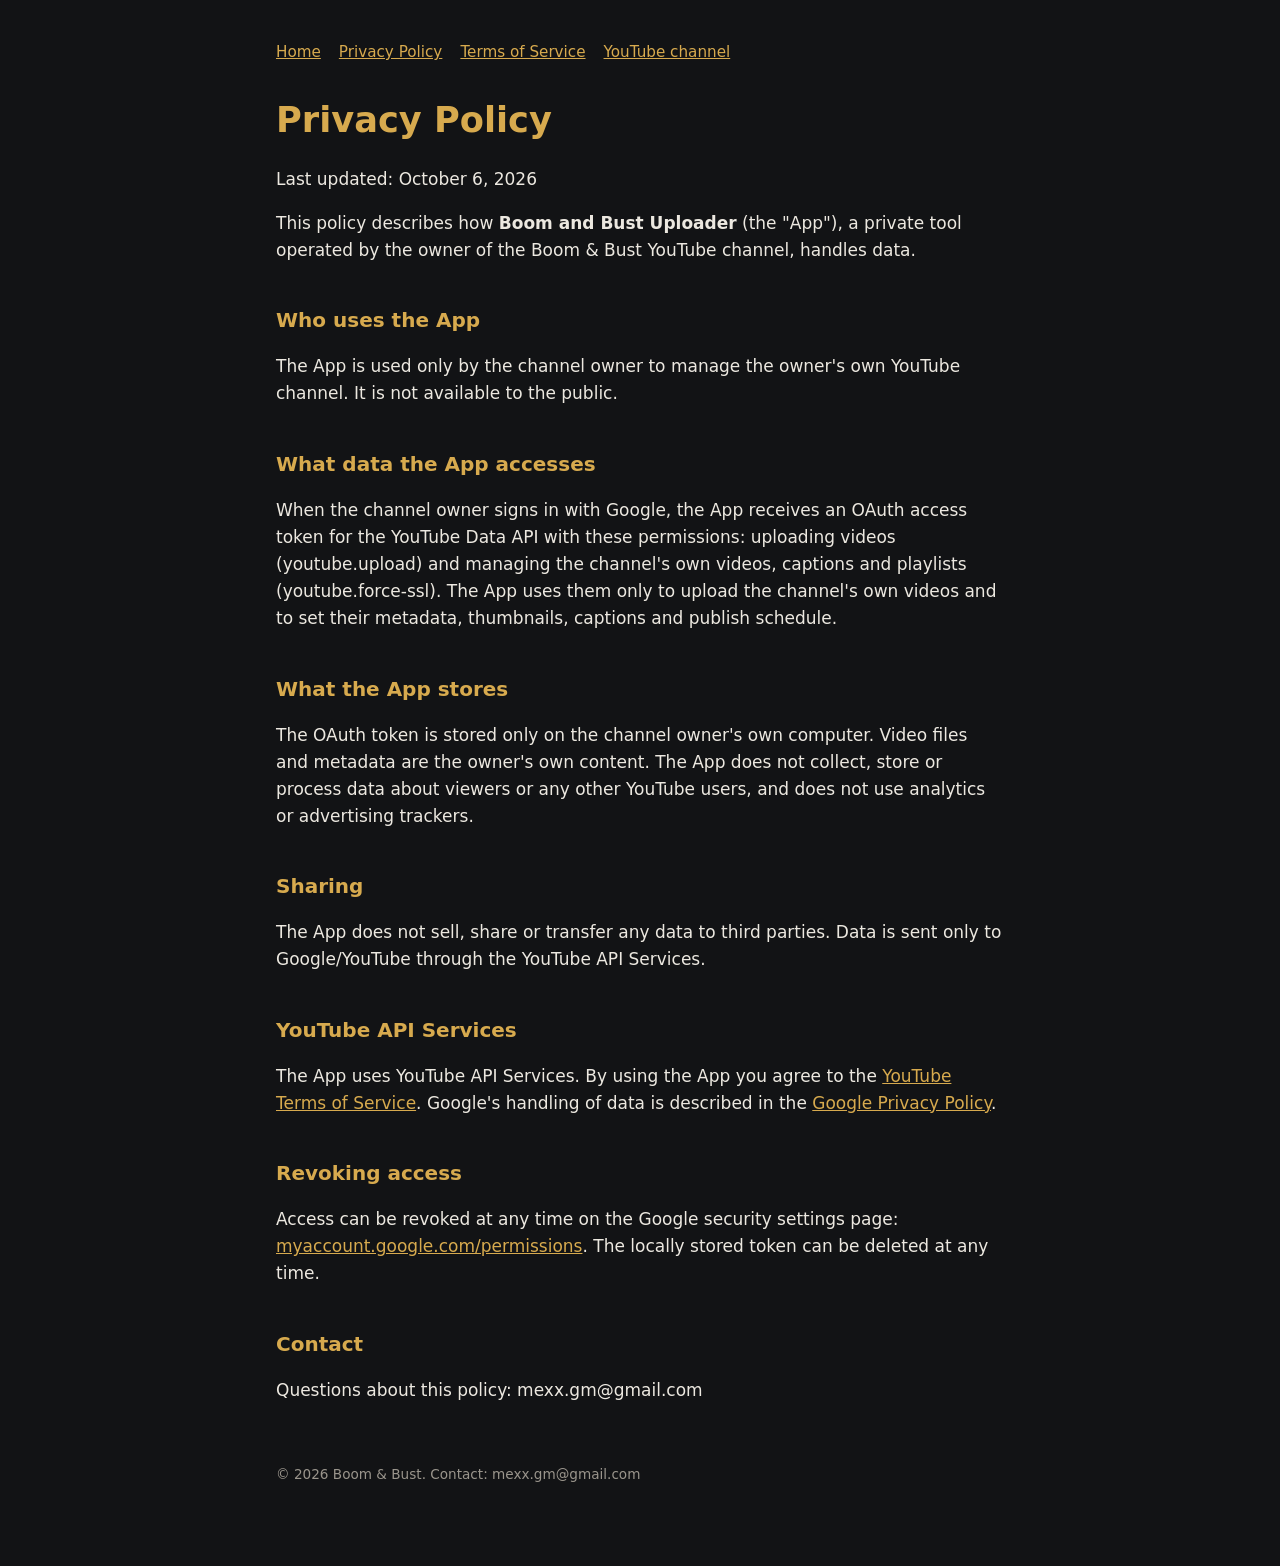
==== privacy.html @ 15efbc08 "Boom & Bust site: home, privacy policy, terms" ====
<!doctype html><html lang="en"><head><meta charset="utf-8"><meta name="viewport" content="width=device-width,initial-scale=1"><title>Privacy Policy - Boom & Bust</title><link rel="stylesheet" href="style.css"></head><body><main><nav><a href="index.html">Home</a><a href="privacy.html">Privacy Policy</a><a href="terms.html">Terms of Service</a><a href="https://www.youtube.com/@TheBoomAndBust">YouTube channel</a></nav>
<h1>Privacy Policy</h1>
<p>Last updated: October 6, 2026</p>
<p>This policy describes how <b>Boom and Bust Uploader</b> (the "App"), a private tool operated by the owner of the Boom &amp; Bust YouTube channel, handles data.</p>
<h2>Who uses the App</h2>
<p>The App is used only by the channel owner to manage the owner's own YouTube channel. It is not available to the public.</p>
<h2>What data the App accesses</h2>
<p>When the channel owner signs in with Google, the App receives an OAuth access token for the YouTube Data API with these permissions: uploading videos (youtube.upload) and managing the channel's own videos, captions and playlists (youtube.force-ssl). The App uses them only to upload the channel's own videos and to set their metadata, thumbnails, captions and publish schedule.</p>
<h2>What the App stores</h2>
<p>The OAuth token is stored only on the channel owner's own computer. Video files and metadata are the owner's own content. The App does not collect, store or process data about viewers or any other YouTube users, and does not use analytics or advertising trackers.</p>
<h2>Sharing</h2>
<p>The App does not sell, share or transfer any data to third parties. Data is sent only to Google/YouTube through the YouTube API Services.</p>
<h2>YouTube API Services</h2>
<p>The App uses YouTube API Services. By using the App you agree to the <a href="https://www.youtube.com/t/terms">YouTube Terms of Service</a>. Google's handling of data is described in the <a href="https://policies.google.com/privacy">Google Privacy Policy</a>.</p>
<h2>Revoking access</h2>
<p>Access can be revoked at any time on the Google security settings page: <a href="https://myaccount.google.com/permissions">myaccount.google.com/permissions</a>. The locally stored token can be deleted at any time.</p>
<h2>Contact</h2>
<p>Questions about this policy: mexx.gm@gmail.com</p>
<footer>&copy; 2026 Boom &amp; Bust. Contact: mexx.gm@gmail.com</footer></main></body></html>
---- style.css ----
:root{--bg:#121315;--fg:#ECE8E0;--gold:#D7AA4E;--mut:#9a958c}
*{box-sizing:border-box}body{margin:0;background:var(--bg);color:var(--fg);font:17px/1.6 system-ui,Segoe UI,Arial,sans-serif}
main{max-width:760px;margin:0 auto;padding:40px 16px 80px}h1{color:var(--gold);font-size:2.2rem;margin:.2em 0}
h2{color:var(--gold);font-size:1.25rem;margin-top:2em}a{color:var(--gold)}nav{display:flex;gap:18px;flex-wrap:wrap;margin-bottom:28px;font-size:.95rem}
img.logo{width:96px;height:96px;border-radius:50%}footer{margin-top:60px;color:var(--mut);font-size:.85rem}
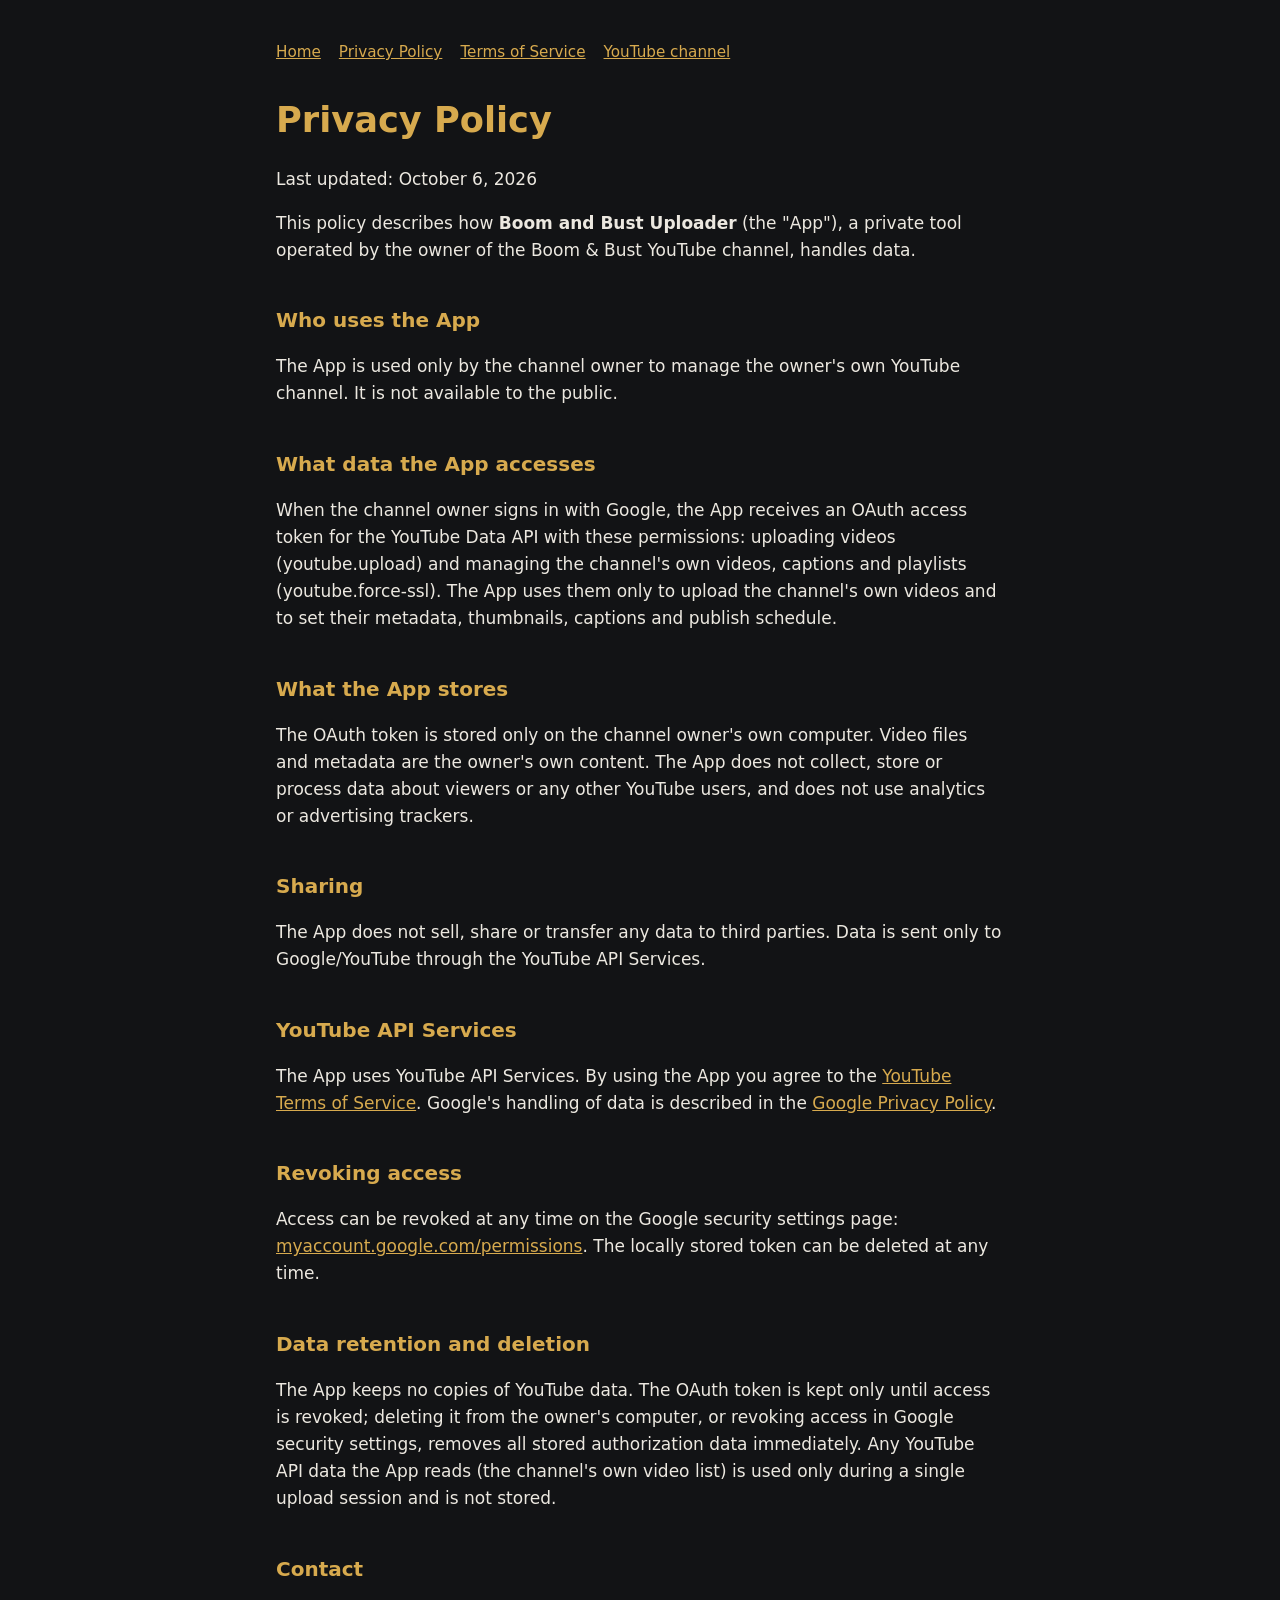
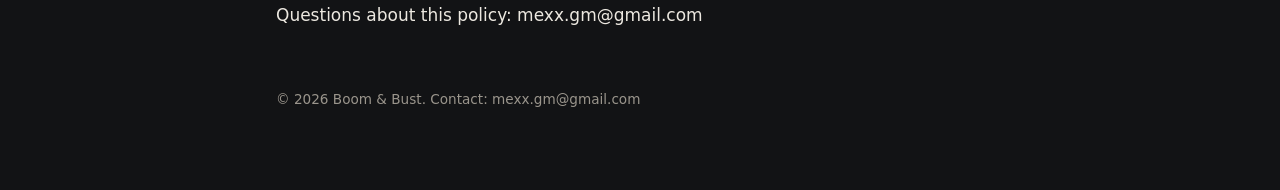
==== commit 90567450: "YouTube branding note, data deletion section" ====
--- a/privacy.html
+++ b/privacy.html
@@ -1,4 +1,4 @@
-<!doctype html><html lang="en"><head><meta charset="utf-8"><meta name="viewport" content="width=device-width,initial-scale=1"><title>Privacy Policy - Boom & Bust</title><link rel="stylesheet" href="style.css"></head><body><main><nav><a href="index.html">Home</a><a href="privacy.html">Privacy Policy</a><a href="terms.html">Terms of Service</a><a href="https://www.youtube.com/@TheBoomAndBust">YouTube channel</a></nav>
+<!doctype html><html lang="en"><head><meta charset="utf-8"><meta name="google-site-verification" content="4UycpuHu-emUp6u156Vb0HlbD1kLi2hWWioLcMBPSTE" /><meta name="viewport" content="width=device-width,initial-scale=1"><title>Privacy Policy - Boom & Bust</title><link rel="stylesheet" href="style.css"></head><body><main><nav><a href="index.html">Home</a><a href="privacy.html">Privacy Policy</a><a href="terms.html">Terms of Service</a><a href="https://www.youtube.com/@TheBoomAndBust">YouTube channel</a></nav>
 <h1>Privacy Policy</h1>
 <p>Last updated: October 6, 2026</p>
 <p>This policy describes how <b>Boom and Bust Uploader</b> (the "App"), a private tool operated by the owner of the Boom &amp; Bust YouTube channel, handles data.</p>
@@ -14,6 +14,8 @@
 <p>The App uses YouTube API Services. By using the App you agree to the <a href="https://www.youtube.com/t/terms">YouTube Terms of Service</a>. Google's handling of data is described in the <a href="https://policies.google.com/privacy">Google Privacy Policy</a>.</p>
 <h2>Revoking access</h2>
 <p>Access can be revoked at any time on the Google security settings page: <a href="https://myaccount.google.com/permissions">myaccount.google.com/permissions</a>. The locally stored token can be deleted at any time.</p>
+<h2>Data retention and deletion</h2>
+<p>The App keeps no copies of YouTube data. The OAuth token is kept only until access is revoked; deleting it from the owner's computer, or revoking access in Google security settings, removes all stored authorization data immediately. Any YouTube API data the App reads (the channel's own video list) is used only during a single upload session and is not stored.</p>
 <h2>Contact</h2>
 <p>Questions about this policy: mexx.gm@gmail.com</p>
 <footer>&copy; 2026 Boom &amp; Bust. Contact: mexx.gm@gmail.com</footer></main></body></html>
--- a/style.css
+++ b/style.css
@@ -3,3 +3,4 @@
 main{max-width:760px;margin:0 auto;padding:40px 16px 80px}h1{color:var(--gold);font-size:2.2rem;margin:.2em 0}
 h2{color:var(--gold);font-size:1.25rem;margin-top:2em}a{color:var(--gold)}nav{display:flex;gap:18px;flex-wrap:wrap;margin-bottom:28px;font-size:.95rem}
 img.logo{width:96px;height:96px;border-radius:50%}footer{margin-top:60px;color:var(--mut);font-size:.85rem}
+.yt{border-left:4px solid #FF0000;padding:8px 12px;background:#1b1c1f}
